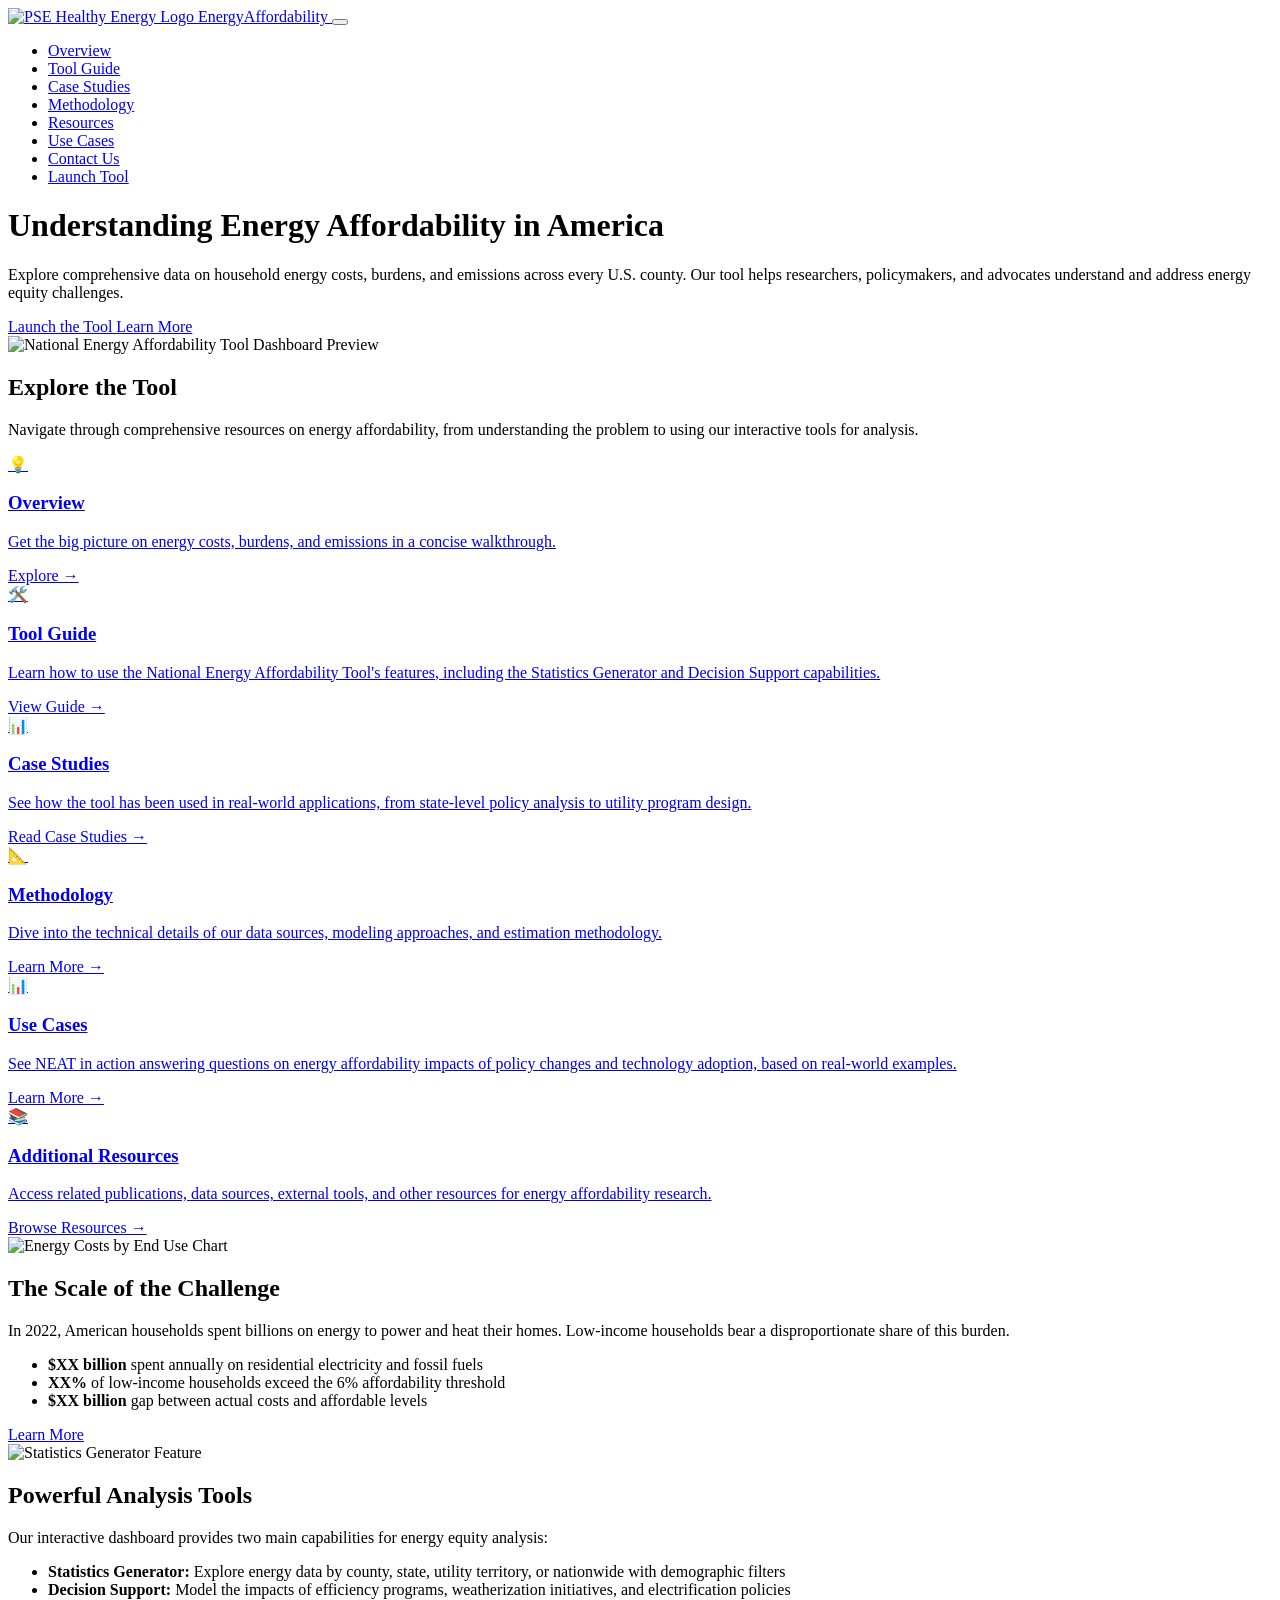
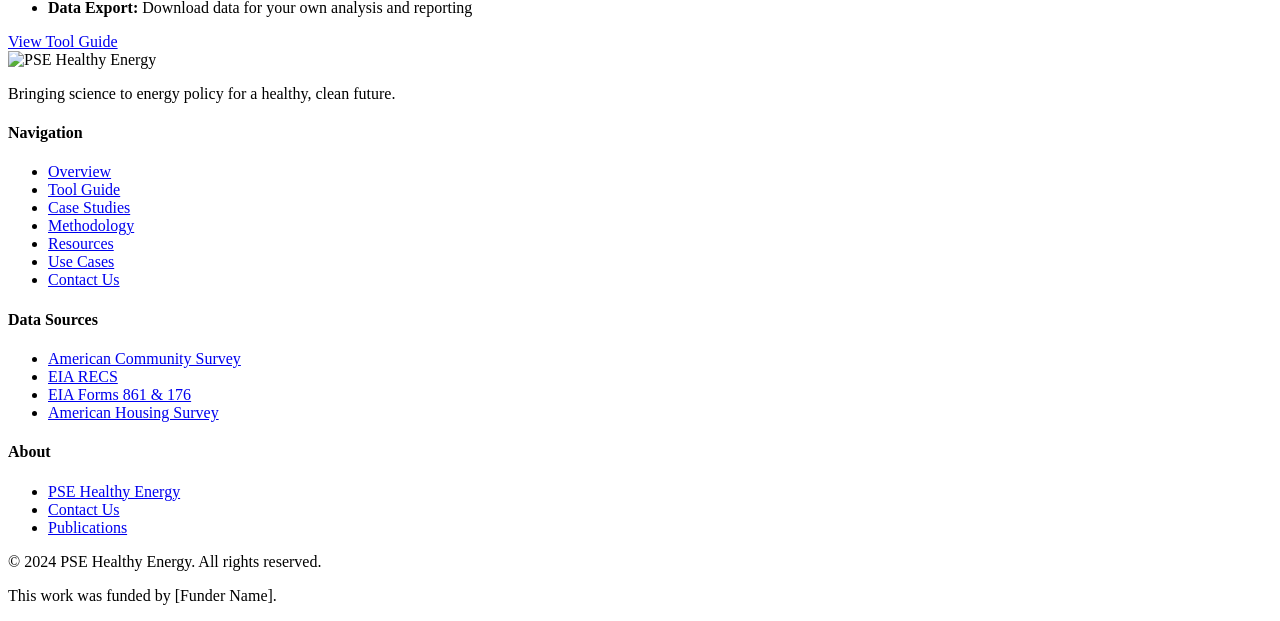
==== index.html @ eba67ea4 "test" ====
<!DOCTYPE html>
<html lang="en">
<head>
    <meta charset="UTF-8">
    <meta name="viewport" content="width=device-width, initial-scale=1.0">
    <title>Overview | National Energy Affordability Tool</title>
    <script src="assets/password-gate.js"></script>
    <meta http-equiv="refresh" content="0; url=overview.html">
</head>
<body>
    <p>If you are not redirected, <a href="overview.html">go to the Overview page</a>.</p>
    <script>
        // Ensure the gate runs, then redirect immediately
        window.location.replace('overview.html');
    </script>
</body>
</html>
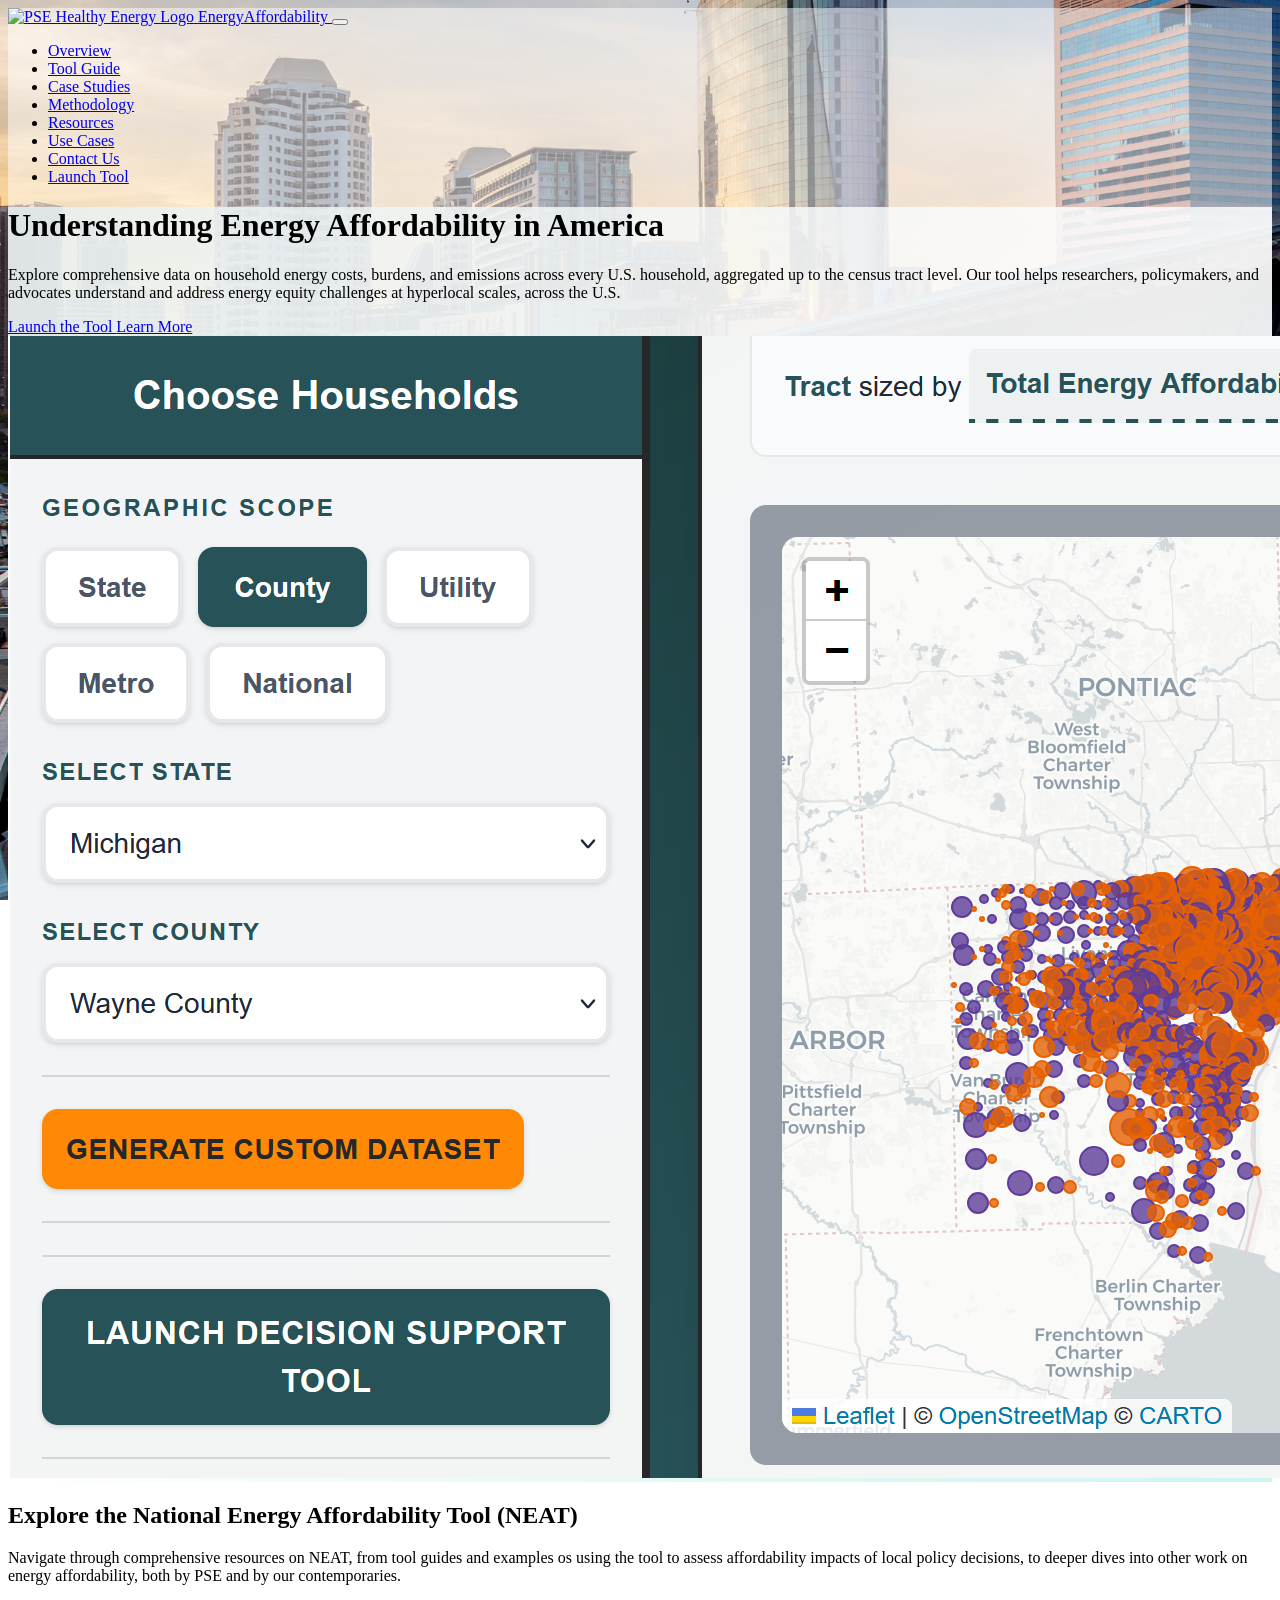
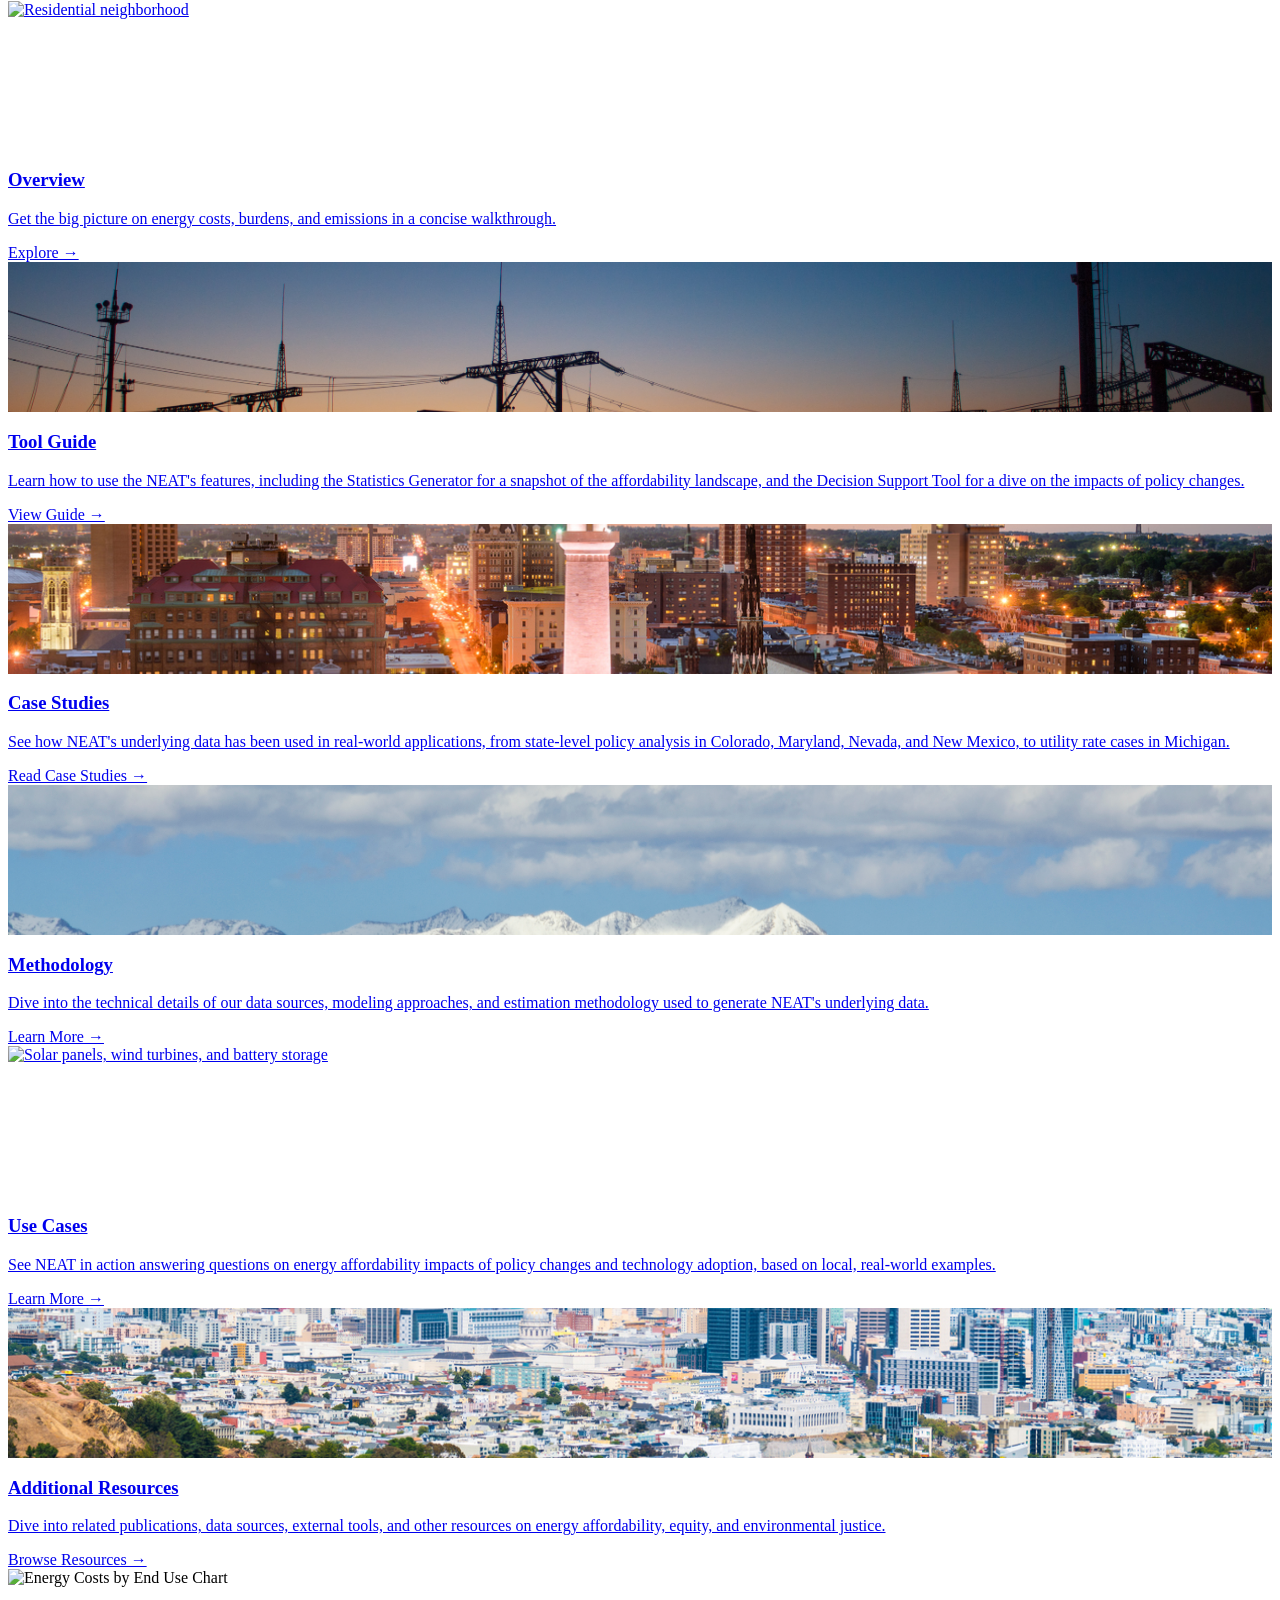
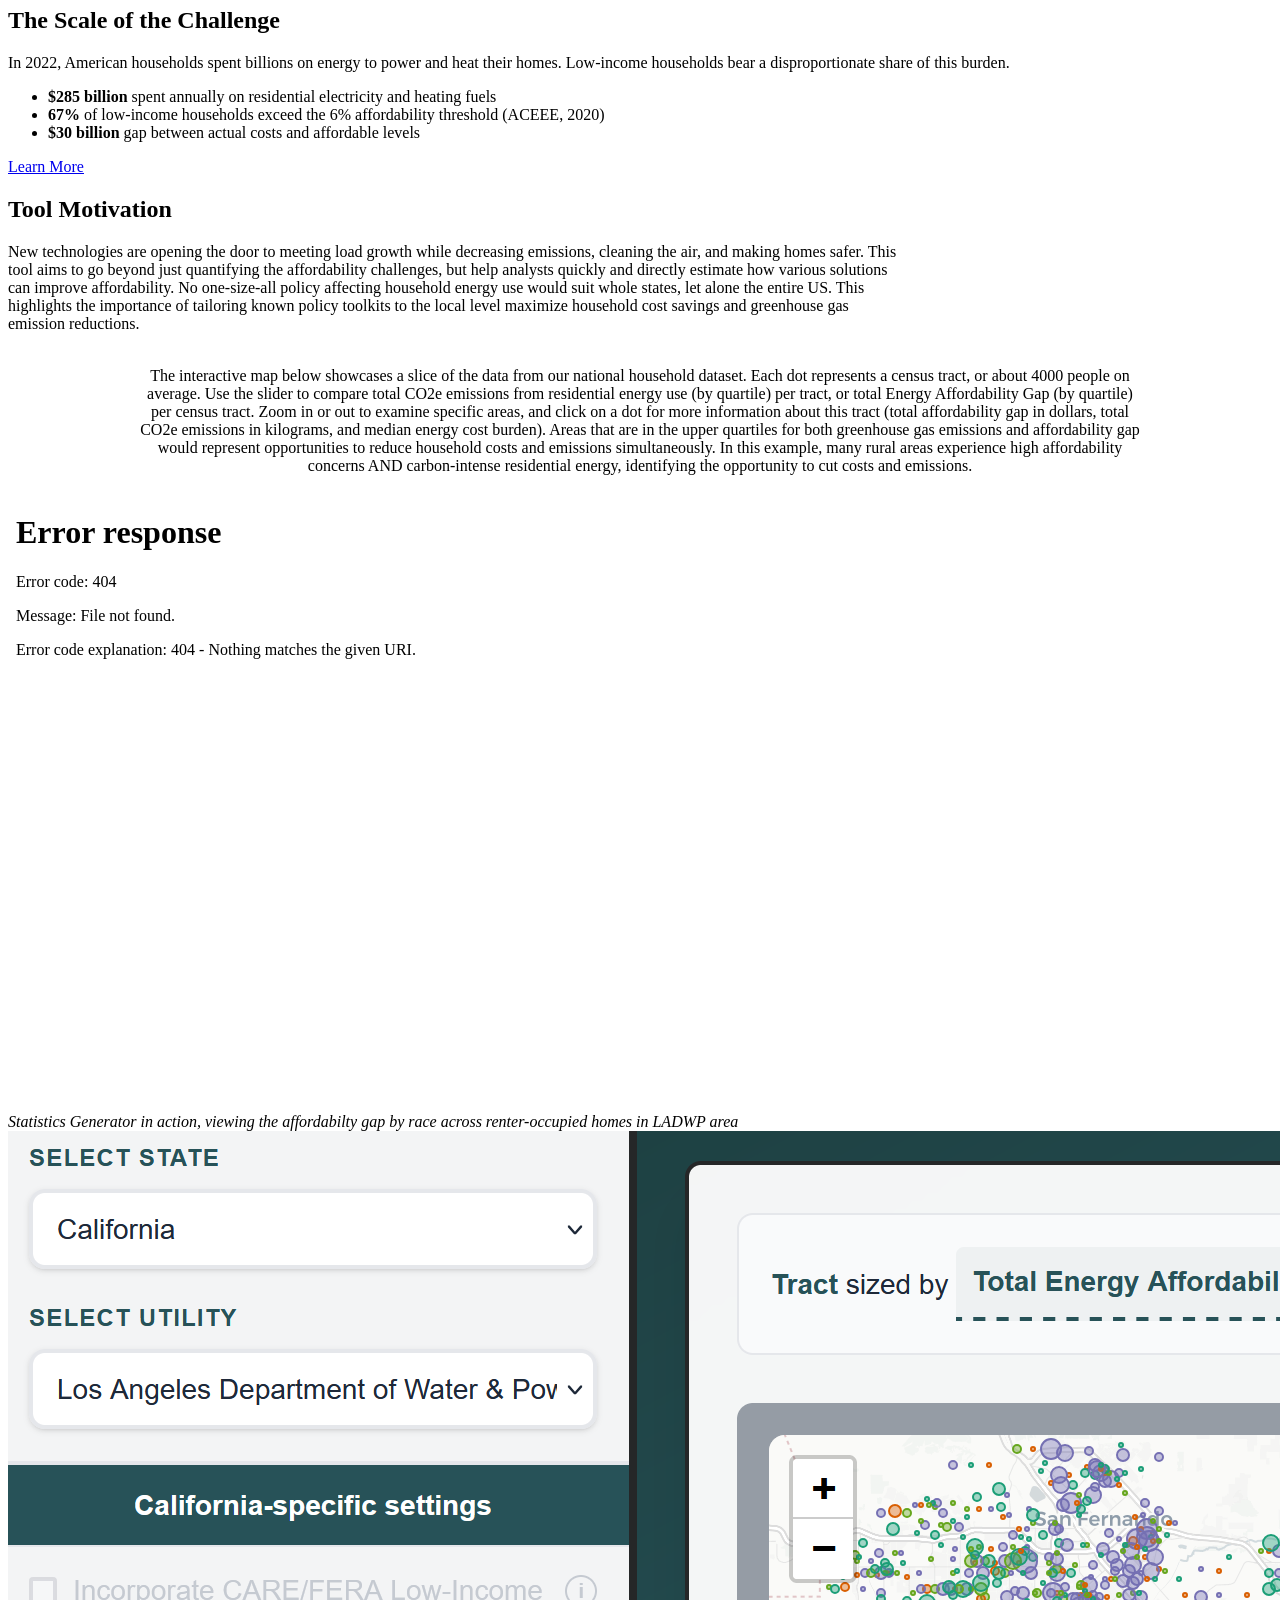
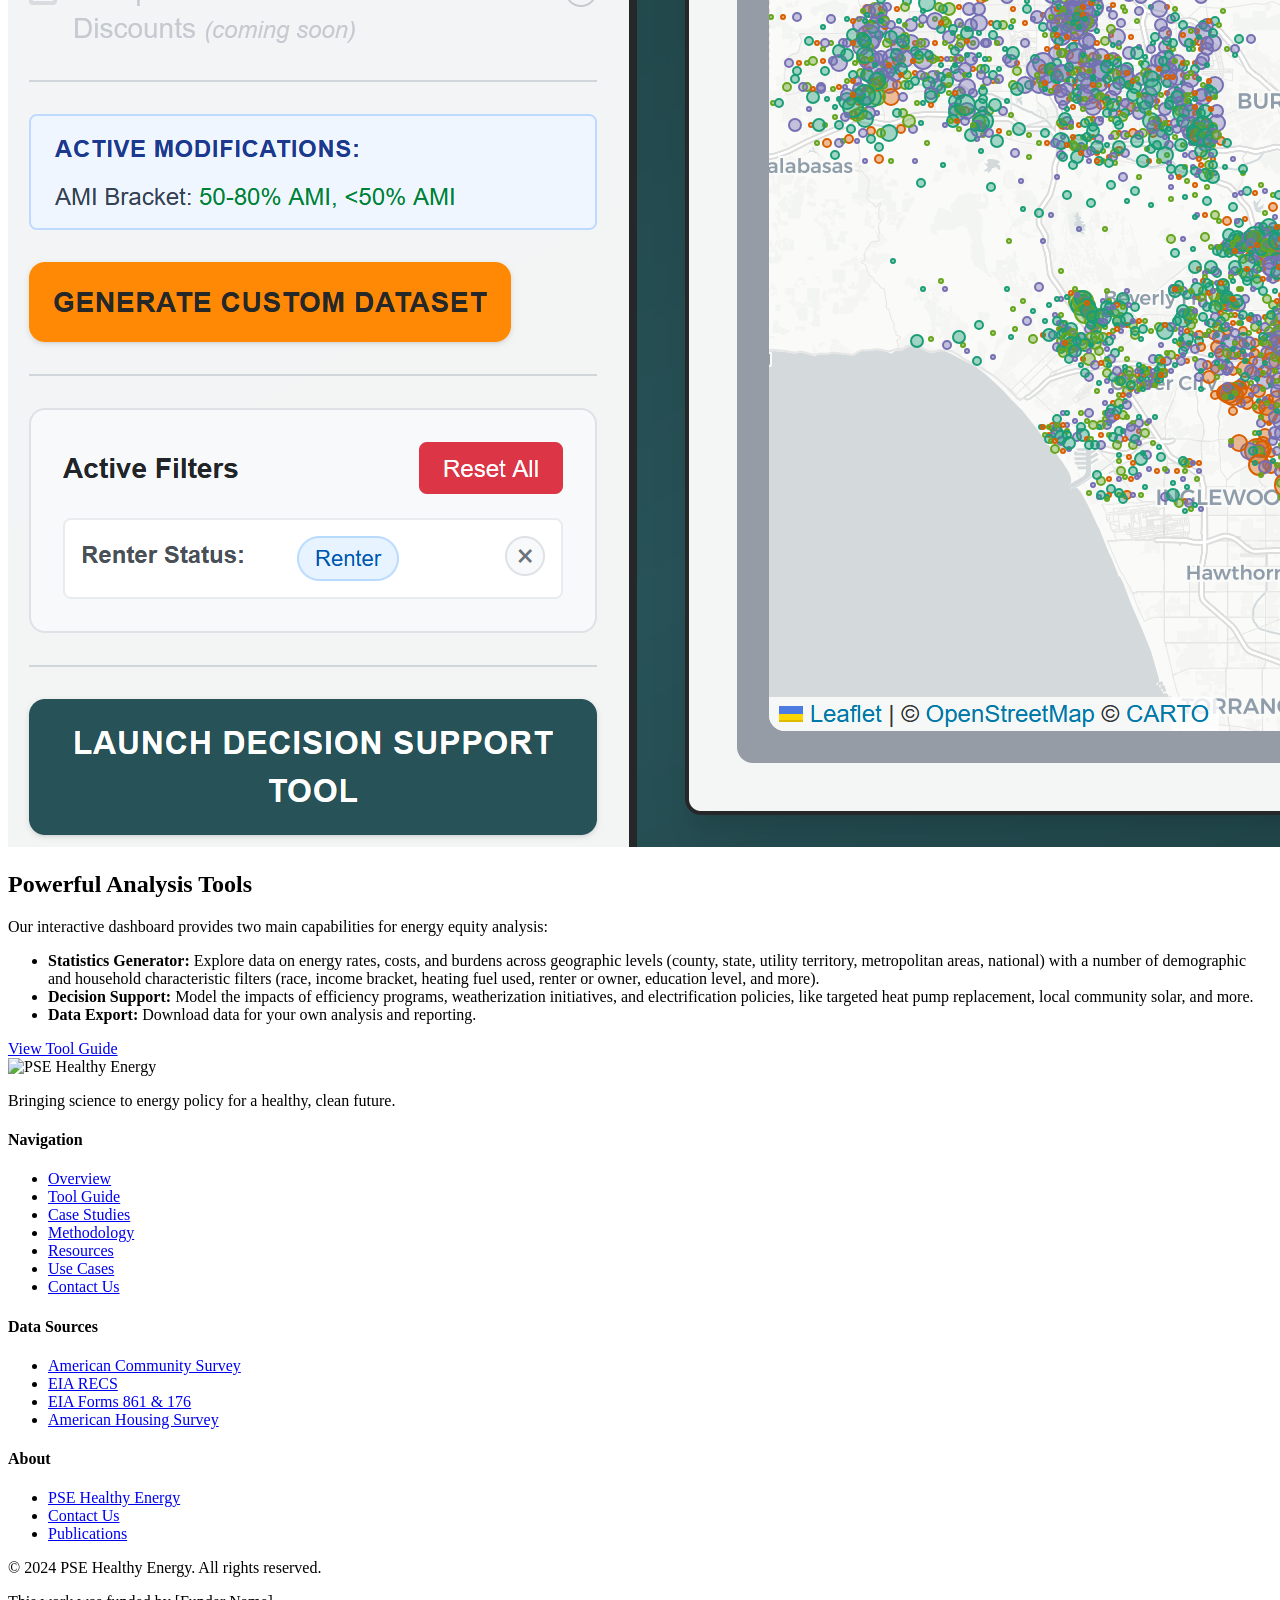
==== commit 686663a9: "Renamed overview file in root to home-page and updated refs" ====
--- a/index.html
+++ b/index.html
@@ -5,13 +5,13 @@
     <meta name="viewport" content="width=device-width, initial-scale=1.0">
     <title>Overview | National Energy Affordability Tool</title>
     <script src="assets/password-gate.js"></script>
-    <meta http-equiv="refresh" content="0; url=overview.html">
+    <meta http-equiv="refresh" content="0; url=home-page.html">
 </head>
 <body>
-    <p>If you are not redirected, <a href="overview.html">go to the Overview page</a>.</p>
+    <p>If you are not redirected, <a href="home-page.html">go to the Overview page</a>.</p>
     <script>
         // Ensure the gate runs, then redirect immediately
-        window.location.replace('overview.html');
+        window.location.replace('home-page.html');
     </script>
 </body>
 </html>
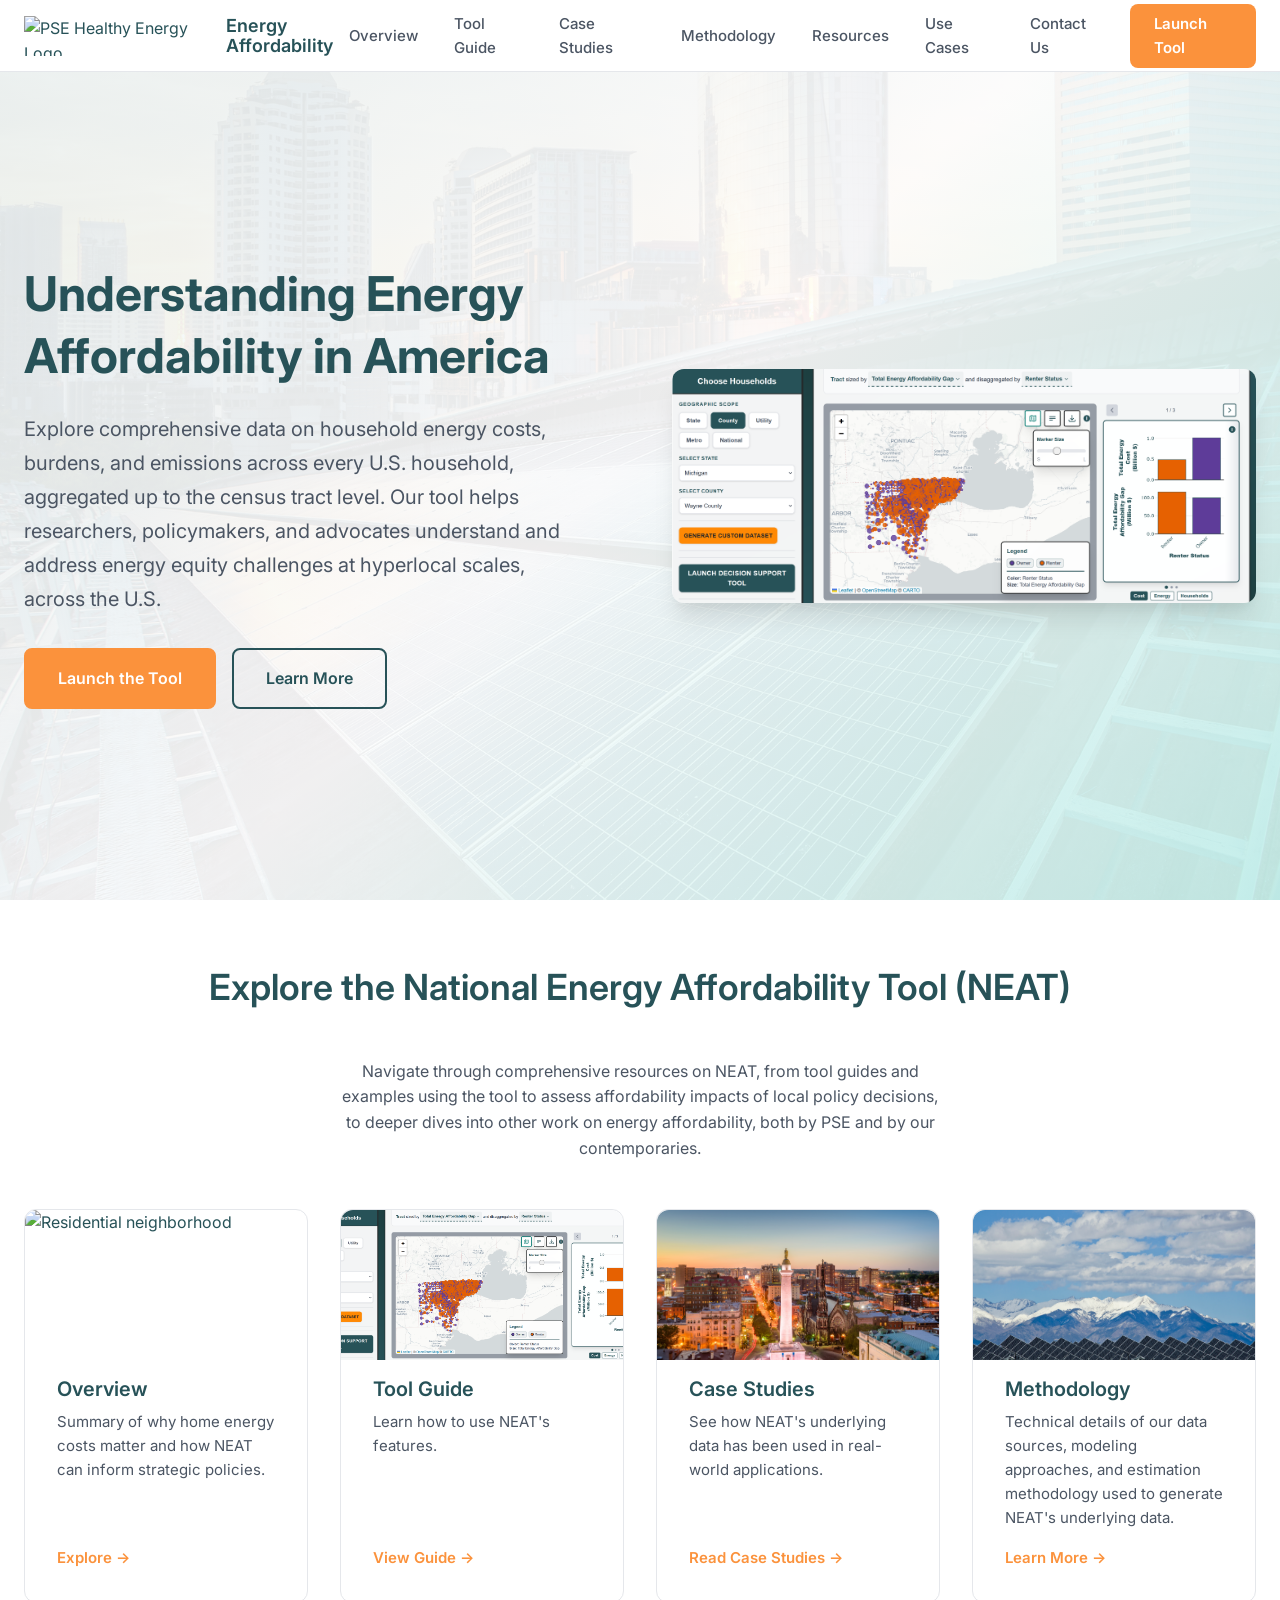
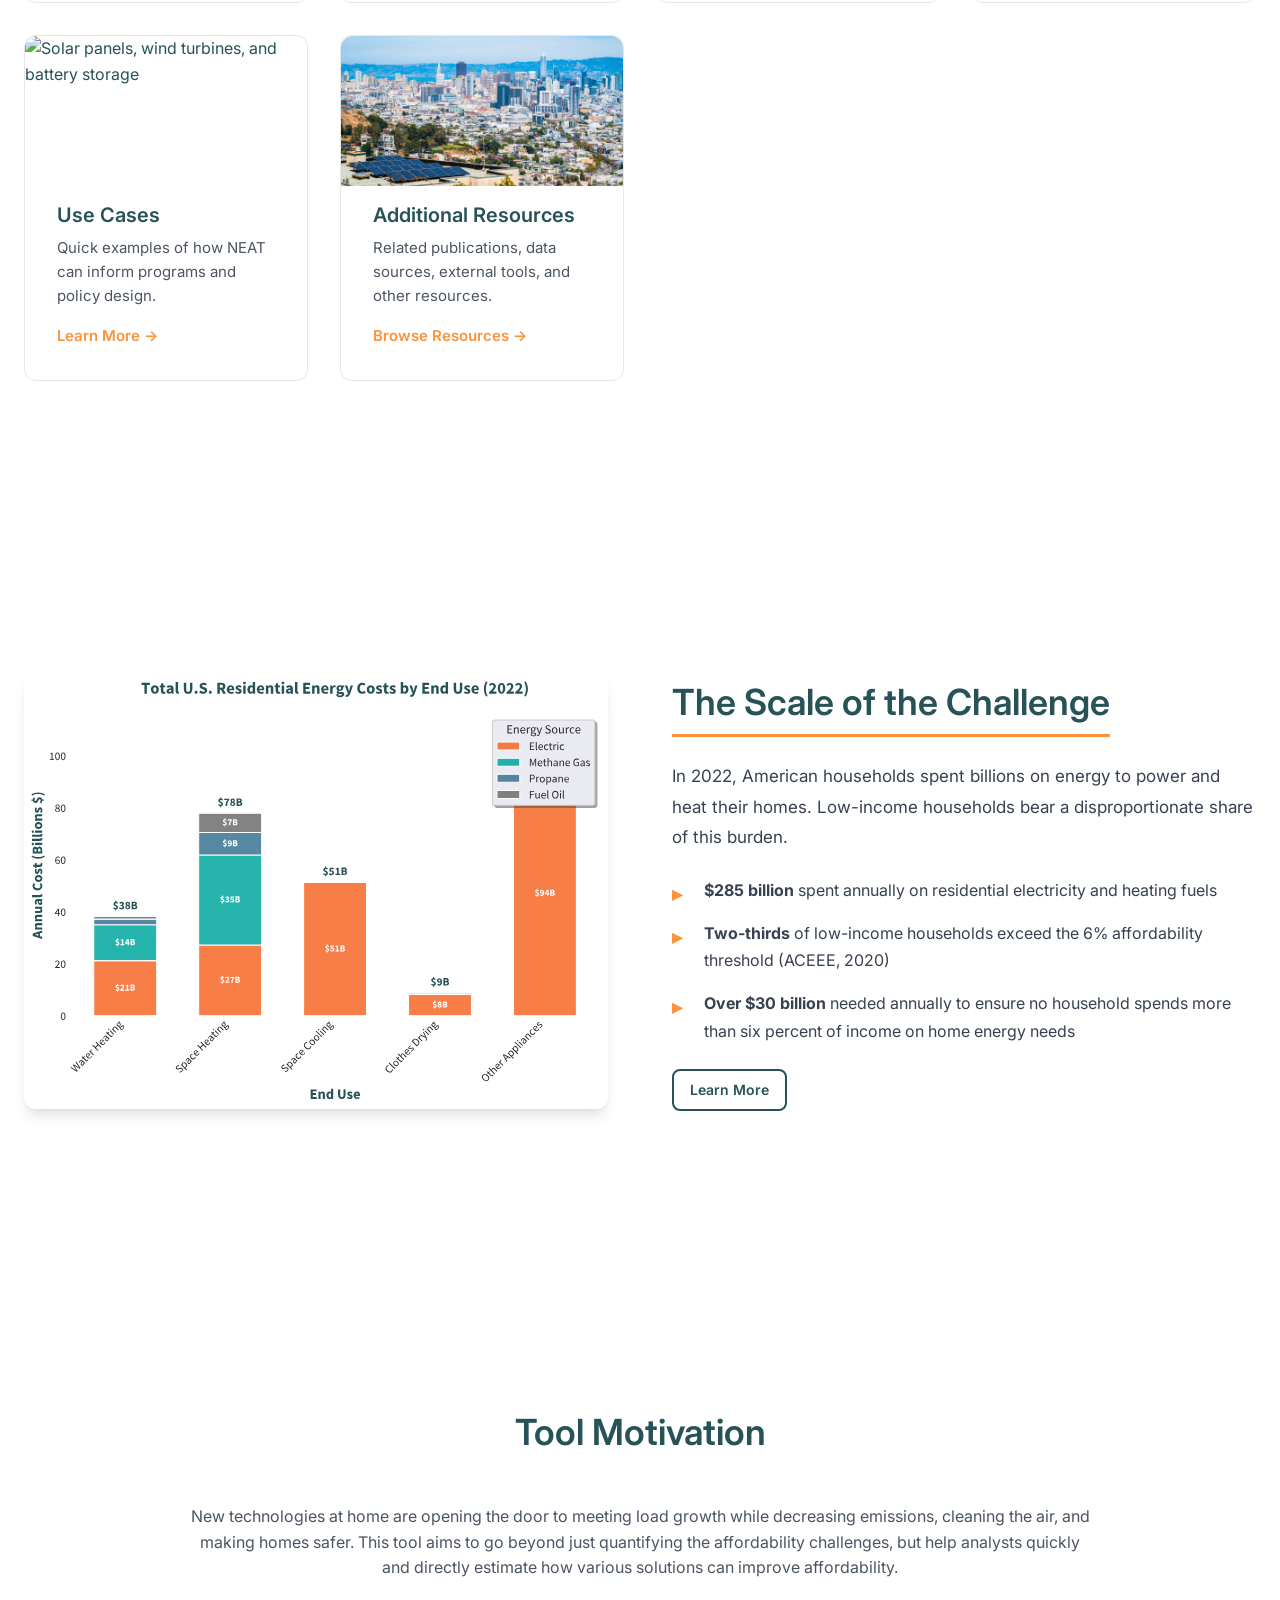
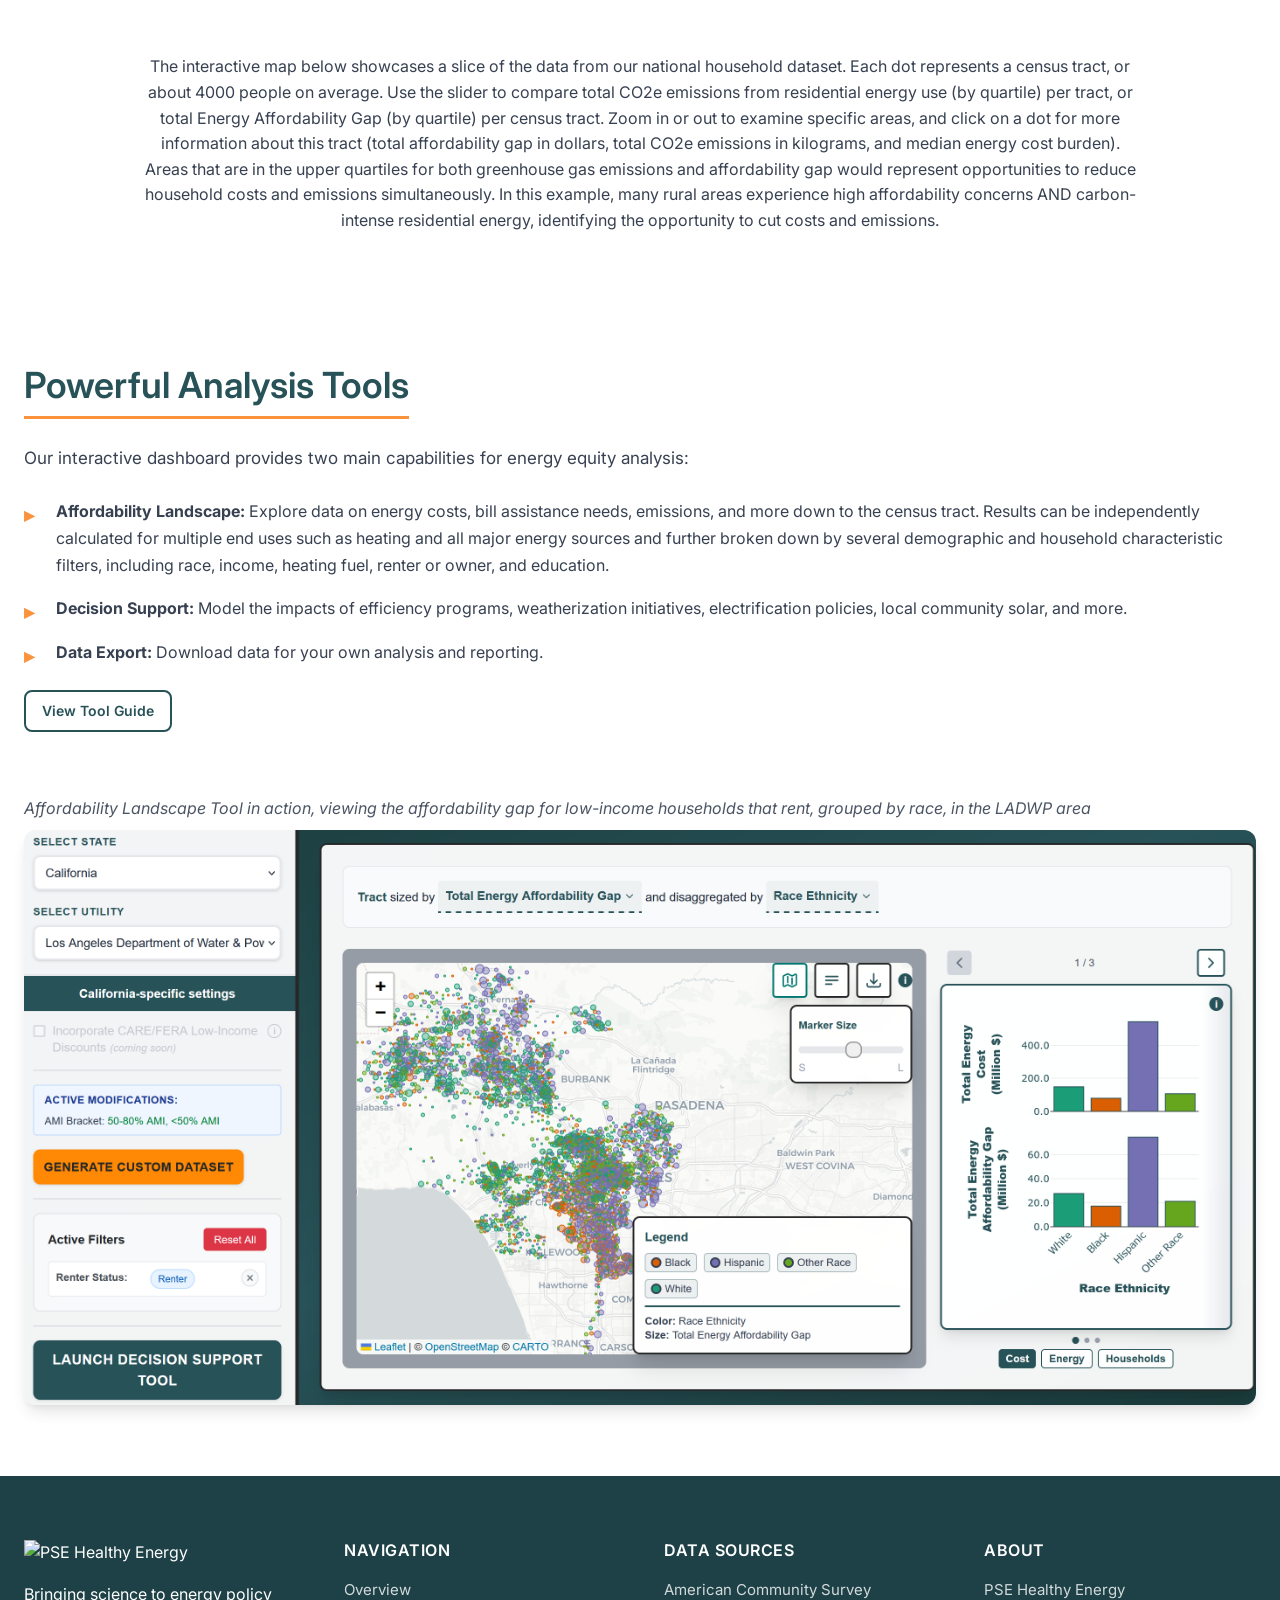
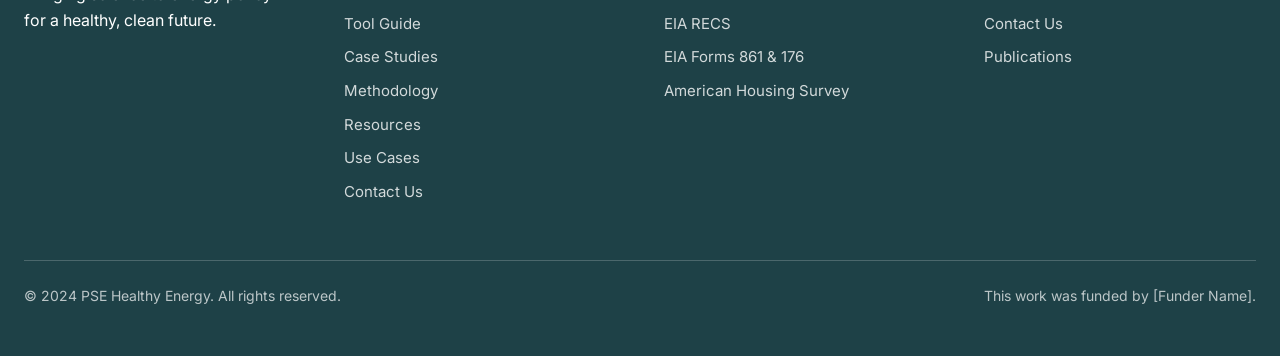
==== commit e15fa01d: "Minor changes to use-cases and overview" ====
--- a/index.html
+++ b/index.html
@@ -1,18 +1,18 @@
-<!DOCTYPE html>
-<html lang="en">
-<head>
-    <meta charset="UTF-8">
-    <meta name="viewport" content="width=device-width, initial-scale=1.0">
-    <title>Overview | National Energy Affordability Tool</title>
-    <script src="assets/password-gate.js"></script>
-    <meta http-equiv="refresh" content="0; url=home-page.html">
-</head>
-<body>
-    <p>If you are not redirected, <a href="home-page.html">go to the Overview page</a>.</p>
-    <script>
-        // Ensure the gate runs, then redirect immediately
-        window.location.replace('home-page.html');
-    </script>
-</body>
-</html>
+<!DOCTYPE html>
+<html lang="en">
+<head>
+    <meta charset="UTF-8">
+    <meta name="viewport" content="width=device-width, initial-scale=1.0">
+    <title>Overview | National Energy Affordability Tool</title>
+    <script src="assets/password-gate.js"></script>
+    <meta http-equiv="refresh" content="0; url=home-page.html">
+</head>
+<body>
+    <p>If you are not redirected, <a href="home-page.html">go to the Overview page</a>.</p>
+    <script>
+        // Ensure the gate runs, then redirect immediately
+        window.location.replace('home-page.html');
+    </script>
+</body>
+</html>
  
